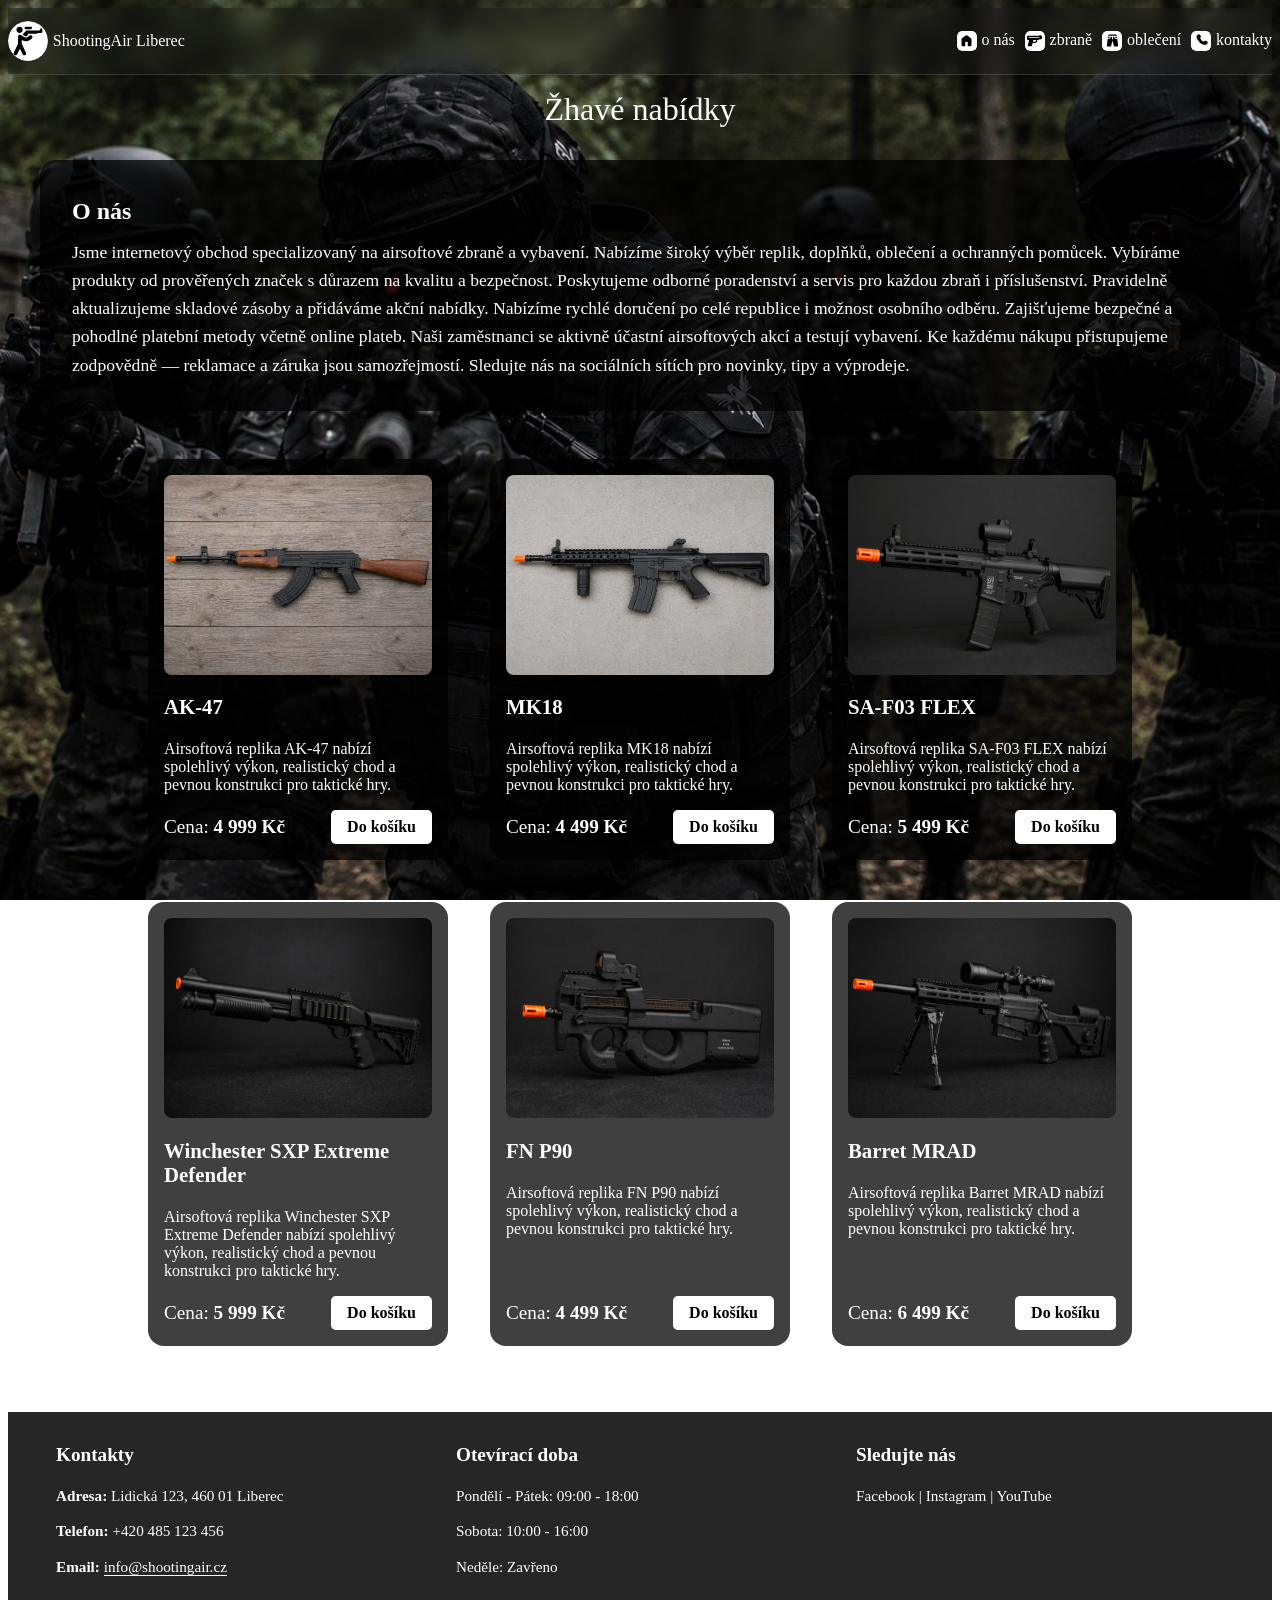
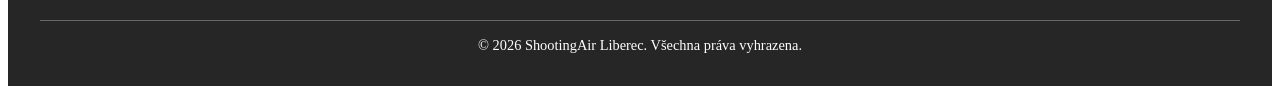
==== index.html @ 6a66673e "commit_moved_files" ====
<!DOCTYPE html>
<html lang="cs">

<head>
    <meta charset="UTF-8">
    <meta name="viewport" content="width=device-width, initial-scale=1.0">
    <link rel="normalize" href="./styles/normalize.css">
    <link rel="stylesheet" href="./styles/style.css">
    <title>ShopForAirsoft</title>
</head>

<body>
    <header class="header">
        <a class="company__logoname" href="#">
            <div class="header__company_logo">
            </div>
            <p class="company__name">
                ShootingAir Liberec
            </p>
        </a>
        <nav class="nav__icons">
            <li class="nav__item nav__item--home"><a class="icon__link" href="#">o nás</a></li>
            <li class="nav__item nav__item--weapons"><a class="icon__link" href="#">zbraně</a></li>
            <li class="nav__item nav__item--clothing"><a class="icon__link" href="#">oblečení</a></li>
            <li class="nav__item nav__item--contacts"><a class="icon__link" href="#">kontakty</a></li>
        </nav>
    </header>
    <main>
        <div class="weapon__carousel">
            <p class="weapon__headline">Žhavé nabídky</p>
        </div>
        <div class="about" aria-labelledby="about-heading">
            <h2 class="about__header" id="about-heading">O nás</h2>
            <p class="about__text">Jsme internetový obchod specializovaný na airsoftové zbraně a vybavení. Nabízíme široký výběr replik, doplňků, oblečení a ochranných pomůcek. Vybíráme produkty od prověřených značek s důrazem na kvalitu a bezpečnost. Poskytujeme odborné poradenství a servis pro každou zbraň i příslušenství. Pravidelně aktualizujeme skladové zásoby a přidáváme akční nabídky. Nabízíme rychlé doručení po celé republice i možnost osobního odběru. Zajišťujeme bezpečné a pohodlné platební metody včetně online plateb. Naši zaměstnanci se aktivně účastní airsoftových akcí a testují vybavení. Ke každému nákupu přistupujeme zodpovědně — reklamace a záruka jsou samozřejmostí. Sledujte nás na sociálních sítích pro novinky, tipy a výprodeje.</p>
        </div>
        <div class="card__gallery">
            <div class="weapon__card">
                <div class="card__header">
                    <img class="card__image" src="./images/AK_Airsoft.png" alt="AK-47 Airsoftová replika">
                </div>
                <div class="card__body">
                    <p class="card__label">AK-47</p>
                    <div class="card__description">
                        <p class="card__text">Airsoftová replika AK-47 nabízí spolehlivý výkon, realistický chod a pevnou konstrukci pro taktické hry.</p>
                    </div>
                </div>
                <div class="card__footer">
                    <p class="card__price">Cena: <strong>4 999 Kč</strong></p>
                    <a href="#" class="card__link">Do košíku</a>
                </div>
            </div>
            <div class="weapon__card">
                <div class="card__header">
                    <img class="card__image" src="./images/AR_Airsoft.png" alt="MK18 Airsoftová replika">
                </div>
                <div class="card__body">
                    <p class="card__label">MK18</p>
                    <div class="card__description">
                        <p class="card__text">Airsoftová replika MK18 nabízí spolehlivý výkon, realistický chod a pevnou konstrukci pro taktické hry.</p>
                    </div>
                </div>
                <div class="card__footer">
                    <p class="card__price">Cena: <strong>4 499 Kč</strong></p>
                    <a href="#" class="card__link">Do košíku</a>
                </div>
            </div>
            <div class="weapon__card">
                <div class="card__header">
                    <img class="card__image" src="./images/AR_Airsoft_BLAAAACCCKKK.png" alt="SA-F03 FLEX Airsoftová replika">
                </div>
                <div class="card__body">
                    <p class="card__label">SA-F03 FLEX</p>
                    <div class="card__description">
                        <p class="card__text">Airsoftová replika SA-F03 FLEX nabízí spolehlivý výkon, realistický chod a pevnou konstrukci pro taktické hry.</p>
                    </div>
                </div>
                <div class="card__footer">
                    <p class="card__price">Cena: <strong>5 499 Kč</strong></p>
                    <a href="#" class="card__link">Do košíku</a>
                </div>
            </div>
            <div class="weapon__card">
                <div class="card__header">
                    <img class="card__image" src="./images/brokovnice_Airsoft.png" alt="Winchester SXP Extreme Defender Airsoftová replika">
                </div>
                <div class="card__body">
                    <p class="card__label">Winchester SXP Extreme Defender</p>
                    <div class="card__description">
                        <p class="card__text">Airsoftová replika Winchester SXP Extreme Defender nabízí spolehlivý výkon, realistický chod a pevnou konstrukci pro taktické hry.</p>
                    </div>
                </div>
                <div class="card__footer">
                    <p class="card__price">Cena: <strong>5 999 Kč</strong></p>
                    <a href="#" class="card__link">Do košíku</a>
                </div>
            </div>
            <div class="weapon__card">
                <div class="card__header">
                    <img class="card__image" src="./images/PPNINETY.png" alt="FN P90 Airsoftová replika">
                </div>
                <div class="card__body">
                    <p class="card__label">FN P90</p>
                    <div class="card__description">
                        <p class="card__text">Airsoftová replika FN P90 nabízí spolehlivý výkon, realistický chod a pevnou konstrukci pro taktické hry.</p>
                    </div>
                </div>
                <div class="card__footer">
                    <p class="card__price">Cena: <strong>4 499 Kč</strong></p>
                    <a href="#" class="card__link">Do košíku</a>
                </div>
            </div>
            <div class="weapon__card">
                <div class="card__header">
                    <img class="card__image" src="./images/Sniper_Airsoft.png" alt="Barret MRAD Airsoftová replika">
                </div>
                <div class="card__body">
                    <p class="card__label">Barret MRAD</p>
                    <div class="card__description">
                        <p class="card__text">Airsoftová replika Barret MRAD nabízí spolehlivý výkon, realistický chod a pevnou konstrukci pro taktické hry.</p>
                    </div>
                </div>
                <div class="card__footer">
                    <p class="card__price">Cena: <strong>6 499 Kč</strong></p>
                    <a href="#" class="card__link">Do košíku</a>
                </div>
            </div>
        </div>
    </main>
    <footer class="footer">
        <div class="footer__content">
            <div class="footer__section">
                <h3 class="footer__heading">Kontakty</h3>
                <p class="footer__text"><strong>Adresa:</strong> Lidická 123, 460 01 Liberec</p>
                <p class="footer__text"><strong>Telefon:</strong> +420 485 123 456</p>
                <p class="footer__text"><strong>Email:</strong> <a href="mailto:info@shootingair.cz" class="footer__link">info@shootingair.cz</a></p>
            </div>
            <div class="footer__section">
                <h3 class="footer__heading">Otevírací doba</h3>
                <p class="footer__text">Pondělí - Pátek: 09:00 - 18:00</p>
                <p class="footer__text">Sobota: 10:00 - 16:00</p>
                <p class="footer__text">Neděle: Zavřeno</p>
            </div>
            <div class="footer__section">
                <h3 class="footer__heading">Sledujte nás</h3>
                <p class="footer__text">Facebook | Instagram | YouTube</p>
            </div>
        </div>
        <div class="footer__bottom">
            <p class="footer__copyright">&copy; 2026 ShootingAir Liberec. Všechna práva vyhrazena.</p>
        </div>
    </footer>
</body>

</html>
---- styles/style.css ----
html{
    color: white;
    font-family:Cambria, Cochin, Georgia, Times, 'Times New Roman', serif;
}

body{
    background-image: url(../images/Soldiers.jpg);
    background-repeat: no-repeat;
    background-size: cover;
    background-attachment: fixed;
    background-position: center;
}

p{
    display: inline-block;
    padding: 0;
    margin: 0;
}

.header{
    display: flex;
    justify-content: space-between;
    align-items: center;
    position: sticky;
    top: 0;
    left: 0;
    right: 0;
    width: 100%;
    padding: 0.8rem 0;
    background-color: rgba(20, 20, 20, 0.4);
    backdrop-filter: blur(10px);
    -webkit-backdrop-filter: blur(10px);
    border-bottom: 1px solid rgba(255, 255, 255, 0.14);
    box-shadow: 0 10px 30px rgba(0, 0, 0, 0.3);
    box-sizing: border-box;
}

.company__logoname{
    display: flex;
    padding: 0;
    margin: 0;
    text-decoration: none;
    color: white;;
}

.header__company_logo{
    display: block;
    flex-shrink: 0;
    aspect-ratio: 1/1;
    height: 40px;
    box-sizing: border-box;
    border-radius: 100%;
    overflow: hidden;
    background-color: white;
    background-image: url(../images/favicon_shooter.svg);
    background-size: 76%;
    background-position: center;
    background-repeat: no-repeat;
    background-clip: padding-box;
    background-origin: padding-box;
    border: hidden 10px;
}

.company__name{
    display: inline-block;
    text-decoration: none;
    align-content: center;
    padding: 0em 0em 0em 0.3em;
}

.nav__icons{
    display: flex;
    flex-wrap: wrap;
    gap: 10px;
    justify-content: flex-start;
    align-items: center;
    margin-left: 1.5em;
}

.nav__item{
   list-style-type: none;
   display: flex;
}

.nav__item::before{
    content: "";
    display: block;
    width: 20px;
    height: 20px;
    box-sizing: border-box;
    border-radius: 0.3em ;
    overflow: hidden;
    background-size: 76%;
    background-position: center;
    background-color: white;
    background-repeat: no-repeat;
    background-clip: padding-box;
    background-origin: padding-box;
    border: hidden 10px;
}

.nav__item--home::before{
    background-image: url(../images/favicon_home.svg);
}

.nav__item--weapons::before{
    background-image: url(../images/favicon_gun.svg);
}

.nav__item--clothing::before{
    background-image: url(../images/favicon_pants.svg);
}

.nav__item--contacts::before{
    background-image: url(../images/favicon_phone.svg);
}

.icon__link{
    display: inline-block;
    text-decoration: none;
    color: white;
    padding: 0em 0em 0em 0.3em;
}

.weapon__headline{
    display: block;
    text-align: center;
    font-size: 2em;
    margin: 0.5em 0;
}

.about{
    padding: 2rem;
    max-width: 1950px;
    margin: 2rem 2rem;
    background-color: rgba(0, 0, 0, 0.75);
    border-radius: 1rem;
    line-height: 1.6;
    justify-self: center;
}

.about__header{
    margin-top: 0;
    margin-bottom: 0.5rem;
    font-size: 1.5rem;
    justify-self: center;
}

.about__text{
    font-size: 1.1rem;
}

.card__gallery{
    display: flex;
    flex-wrap: wrap;
    justify-content: center;
    gap: 10px;
}

.weapon__card{
    display: flex;
    flex-direction: column;
    width: 300px;
    max-height: 600px;
    margin: 1rem;
    background-color: rgba(0, 0, 0, 0.75);
    border-radius: 1rem;
    padding: 1rem;
    box-sizing: border-box;
}

.card__header{
    width: 100%;
    height: 200px;
}

.card__image{
    display: block;
    width: 100%;
    height: 100%;
    border-radius: 0.5rem;
    margin-bottom: 0.5rem;
}

.weapon__image{
    display: block;
    width: 100%;
    height: 100%;
    border-radius: 0.5rem;
    margin-bottom: 0.5rem;
}

.card__label{
    font-size: 1.3em;
    font-weight: bold;
    margin: 1em 0;
}

.card__description{
    font-size: 1em;
    margin-bottom: 1em;
}

.card__footer{
    display: flex;
    align-items: center;
    justify-content: space-between;
    gap: 1rem;
    margin-top: auto;
}

.card__price{
    font-size: 1.2em;
    padding: 0;
    margin: 0;
}

.card__link{
    display: inline-block;
    background-color: white;
    color: black;
    text-decoration: none;
    border-radius: 0.3em;
    font-weight: bold;
    padding: 0.5rem 1rem;
    margin-left: auto;

}

.footer{
    background-color: rgba(0, 0, 0, 0.85);
    color: white;
    padding: 2rem;
    margin-top: 3rem;
    border-top: 2px solid white;
}

.footer__content{
    display: flex;
    flex-wrap: wrap;
    justify-content: space-around;
    width: 100%;
    margin: 0;
    gap: 2rem;
    padding: 0 1rem;
    box-sizing: border-box;
}

.footer__section{
    flex: 1;
    min-width: 250px;
}

.footer__heading{
    font-size: 1.2em;
    font-weight: bold;
    margin-bottom: 1rem;
    margin-top: 0;
}

.footer__text{
    font-size: 0.95em;
    line-height: 1.8;
    margin: 0.5rem 0;
    display: block;
}

.footer__link{
    color: white;
    text-decoration: none;
    border-bottom: 1px solid white;
}

.footer__link:hover{
    color: #ccc;
}

.footer__bottom{
    text-align: center;
    margin-top: 2rem;
    padding-top: 1rem;
    border-top: 1px solid rgba(255, 255, 255, 0.3);
}

.footer__copyright{
    font-size: 0.9em;
    display: block;
    margin: 0;
}
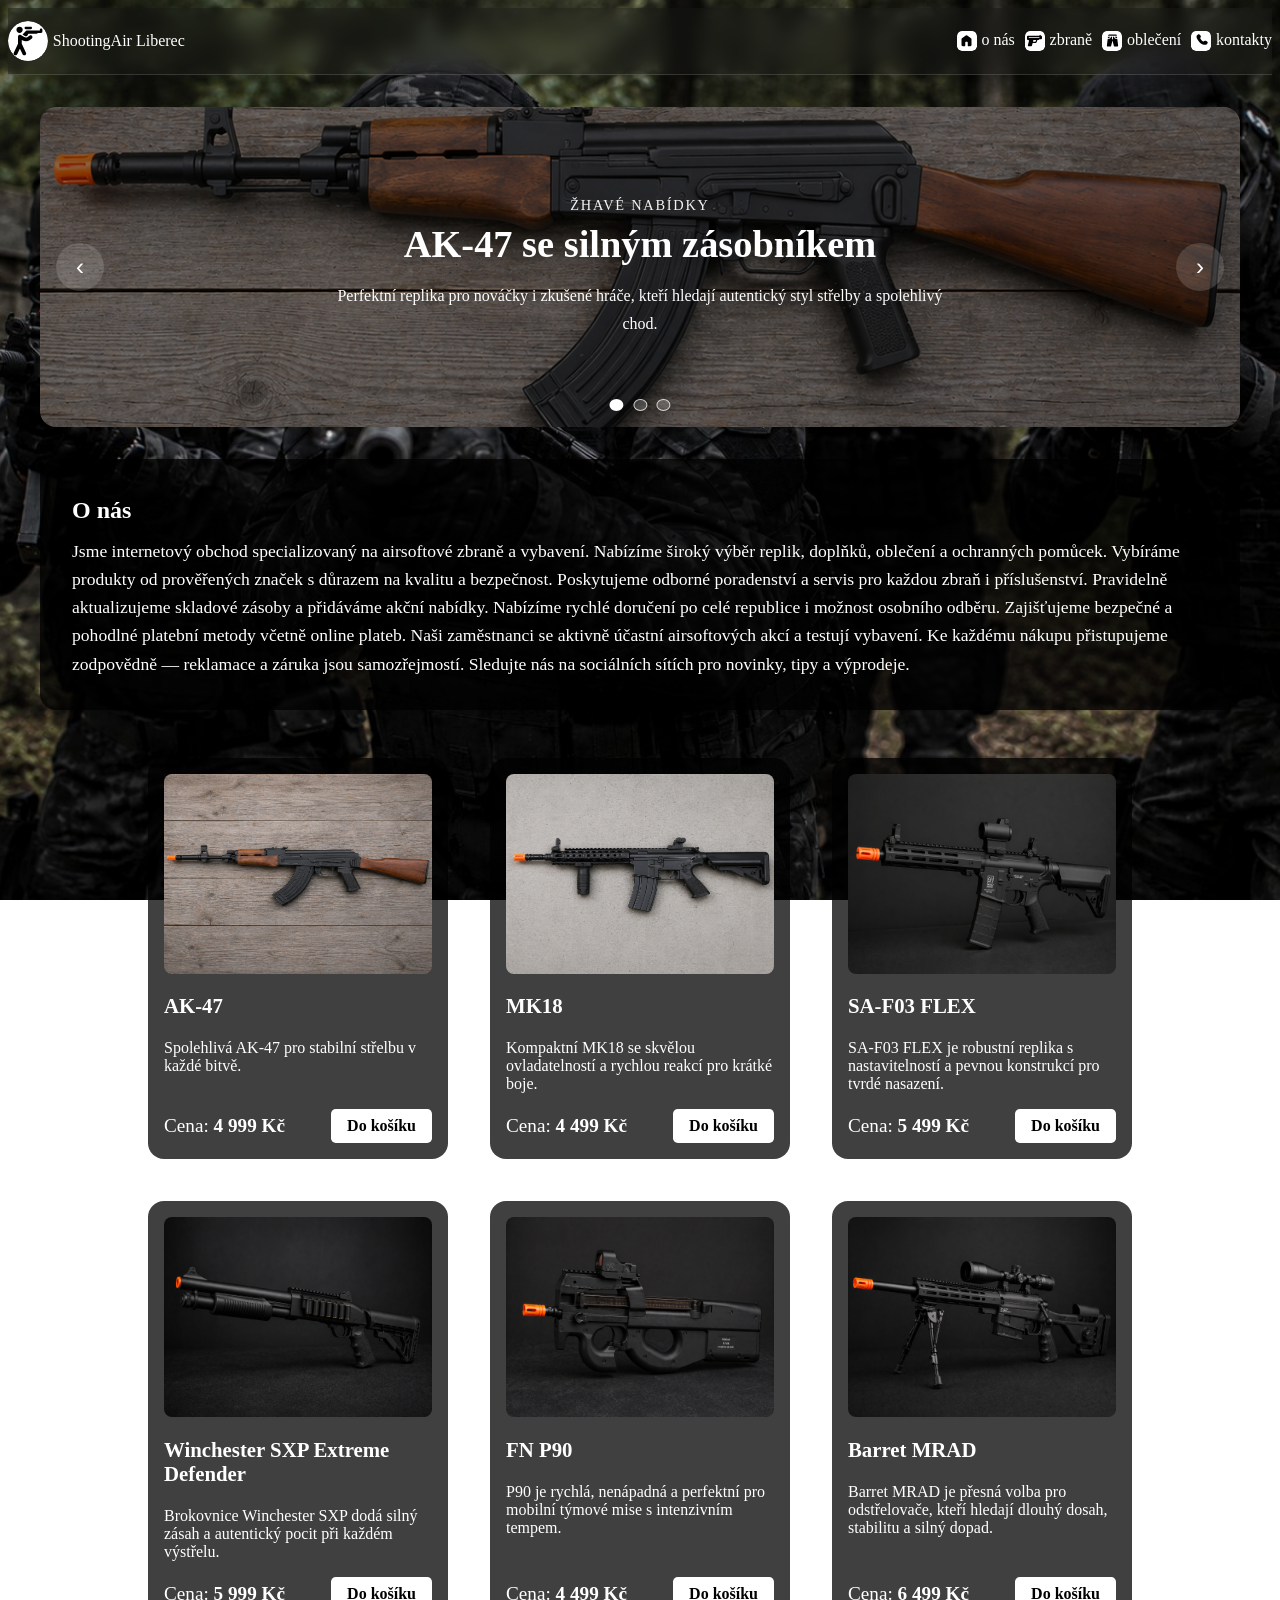
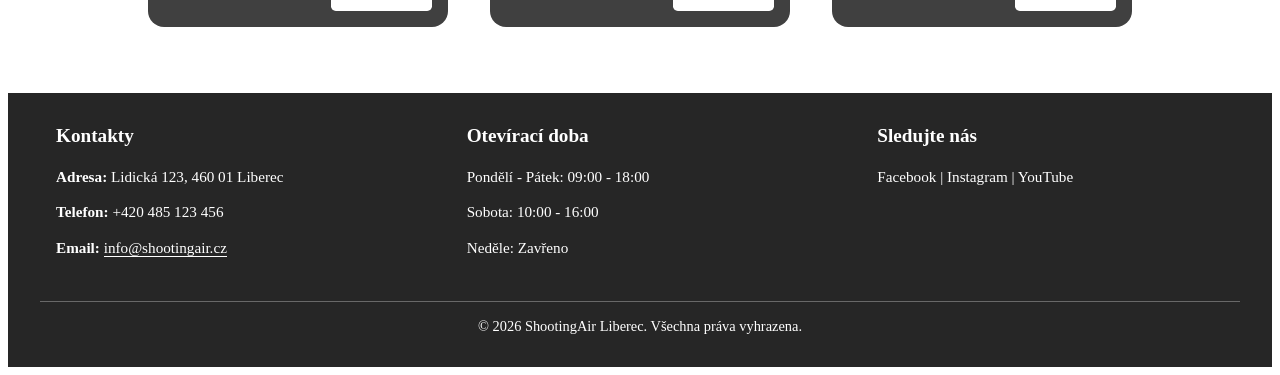
==== commit 7b86d522: "commit_almost_almost_final" ====
--- a/index.html
+++ b/index.html
@@ -19,17 +19,46 @@
             </p>
         </a>
         <nav class="nav__icons">
-            <li class="nav__item nav__item--home"><a class="icon__link" href="#">o nás</a></li>
-            <li class="nav__item nav__item--weapons"><a class="icon__link" href="#">zbraně</a></li>
-            <li class="nav__item nav__item--clothing"><a class="icon__link" href="#">oblečení</a></li>
-            <li class="nav__item nav__item--contacts"><a class="icon__link" href="#">kontakty</a></li>
+            <li class="nav__item nav__item--home"><a class="icon__link" href="#about">o nás</a></li>
+            <li class="nav__item nav__item--weapons"><a class="icon__link" href="./weapons.html">zbraně</a></li>
+            <li class="nav__item nav__item--clothing"><a class="icon__link" href="./clothing.html">oblečení</a></li>
+            <li class="nav__item nav__item--contacts"><a class="icon__link" href="#contacts">kontakty</a></li>
         </nav>
     </header>
     <main>
         <div class="weapon__carousel">
-            <p class="weapon__headline">Žhavé nabídky</p>
+            <div class="carousel__slides">
+                <article class="carousel__slide active">
+                    <div class="carousel__slide-content">
+                        <p class="carousel__eyebrow">Žhavé nabídky</p>
+                        <h2 class="carousel__title">AK-47 se silným zásobníkem</h2>
+                        <p class="carousel__text">Perfektní replika pro nováčky i zkušené hráče, kteří hledají autentický styl střelby a spolehlivý chod.</p>
+                    </div>
+                </article>
+                <article class="carousel__slide">
+                    <div class="carousel__slide-content">
+                        <p class="carousel__eyebrow">Výprodej</p>
+                        <h2 class="carousel__title">MK18 - lehká a přesná</h2>
+                        <p class="carousel__text">Kompaktní puška s hladkým spouštěním, rychlou kontrolou a moderním designem pro dynamické airsoftové operace.</p>
+                    </div>
+                </article>
+                <article class="carousel__slide">
+                    <div class="carousel__slide-content">
+                        <p class="carousel__eyebrow">Nejlepší cena</p>
+                        <h2 class="carousel__title">Barret MRAD pro dlouhý dosah</h2>
+                        <p class="carousel__text">Samonabíjecí odstřelovač, který vyniká stabilitou a přesností na velké vzdálenosti. Ideální pro náročné hráče, kteří chtějí dominovat na hřišti.</p>
+                    </div>
+                </article>
+            </div>
+            <button class="carousel__button carousel__button--prev" type="button" aria-label="Předchozí">‹</button>
+            <button class="carousel__button carousel__button--next" type="button" aria-label="Další">›</button>
+            <div class="carousel__indicators">
+                <button class="carousel__indicator active" type="button" aria-label="Slide 1"></button>
+                <button class="carousel__indicator" type="button" aria-label="Slide 2"></button>
+                <button class="carousel__indicator" type="button" aria-label="Slide 3"></button>
+            </div>
         </div>
-        <div class="about" aria-labelledby="about-heading">
+        <div class="about" id="about">
             <h2 class="about__header" id="about-heading">O nás</h2>
             <p class="about__text">Jsme internetový obchod specializovaný na airsoftové zbraně a vybavení. Nabízíme široký výběr replik, doplňků, oblečení a ochranných pomůcek. Vybíráme produkty od prověřených značek s důrazem na kvalitu a bezpečnost. Poskytujeme odborné poradenství a servis pro každou zbraň i příslušenství. Pravidelně aktualizujeme skladové zásoby a přidáváme akční nabídky. Nabízíme rychlé doručení po celé republice i možnost osobního odběru. Zajišťujeme bezpečné a pohodlné platební metody včetně online plateb. Naši zaměstnanci se aktivně účastní airsoftových akcí a testují vybavení. Ke každému nákupu přistupujeme zodpovědně — reklamace a záruka jsou samozřejmostí. Sledujte nás na sociálních sítích pro novinky, tipy a výprodeje.</p>
         </div>
@@ -41,7 +70,7 @@
                 <div class="card__body">
                     <p class="card__label">AK-47</p>
                     <div class="card__description">
-                        <p class="card__text">Airsoftová replika AK-47 nabízí spolehlivý výkon, realistický chod a pevnou konstrukci pro taktické hry.</p>
+                        <p class="card__text">Spolehlivá AK-47 pro stabilní střelbu v každé bitvě.</p>
                     </div>
                 </div>
                 <div class="card__footer">
@@ -56,7 +85,7 @@
                 <div class="card__body">
                     <p class="card__label">MK18</p>
                     <div class="card__description">
-                        <p class="card__text">Airsoftová replika MK18 nabízí spolehlivý výkon, realistický chod a pevnou konstrukci pro taktické hry.</p>
+                        <p class="card__text">Kompaktní MK18 se skvělou ovladatelností a rychlou reakcí pro krátké boje.</p>
                     </div>
                 </div>
                 <div class="card__footer">
@@ -71,7 +100,7 @@
                 <div class="card__body">
                     <p class="card__label">SA-F03 FLEX</p>
                     <div class="card__description">
-                        <p class="card__text">Airsoftová replika SA-F03 FLEX nabízí spolehlivý výkon, realistický chod a pevnou konstrukci pro taktické hry.</p>
+                        <p class="card__text">SA-F03 FLEX je robustní replika s nastavitelností a pevnou konstrukcí pro tvrdé nasazení.</p>
                     </div>
                 </div>
                 <div class="card__footer">
@@ -86,7 +115,7 @@
                 <div class="card__body">
                     <p class="card__label">Winchester SXP Extreme Defender</p>
                     <div class="card__description">
-                        <p class="card__text">Airsoftová replika Winchester SXP Extreme Defender nabízí spolehlivý výkon, realistický chod a pevnou konstrukci pro taktické hry.</p>
+                        <p class="card__text">Brokovnice Winchester SXP dodá silný zásah a autentický pocit při každém výstřelu.</p>
                     </div>
                 </div>
                 <div class="card__footer">
@@ -101,7 +130,7 @@
                 <div class="card__body">
                     <p class="card__label">FN P90</p>
                     <div class="card__description">
-                        <p class="card__text">Airsoftová replika FN P90 nabízí spolehlivý výkon, realistický chod a pevnou konstrukci pro taktické hry.</p>
+                        <p class="card__text">P90 je rychlá, nenápadná a perfektní pro mobilní týmové mise s intenzivním tempem.</p>
                     </div>
                 </div>
                 <div class="card__footer">
@@ -116,7 +145,7 @@
                 <div class="card__body">
                     <p class="card__label">Barret MRAD</p>
                     <div class="card__description">
-                        <p class="card__text">Airsoftová replika Barret MRAD nabízí spolehlivý výkon, realistický chod a pevnou konstrukci pro taktické hry.</p>
+                        <p class="card__text">Barret MRAD je přesná volba pro odstřelovače, kteří hledají dlouhý dosah, stabilitu a silný dopad.</p>
                     </div>
                 </div>
                 <div class="card__footer">
@@ -126,7 +155,8 @@
             </div>
         </div>
     </main>
-    <footer class="footer">
+    <script src="./carousel.js"></script>
+    <footer class="footer" id="contacts">
         <div class="footer__content">
             <div class="footer__section">
                 <h3 class="footer__heading">Kontakty</h3>
--- a/styles/style.css
+++ b/styles/style.css
@@ -129,6 +129,137 @@
     margin: 0.5em 0;
 }
 
+.weapon__carousel{
+    position: relative;
+    overflow: hidden;
+    max-width: 1200px;
+    margin: 2rem auto;
+    border-radius: 1rem;
+    min-height: 320px;
+    background-color: rgba(0, 0, 0, 0.65);
+}
+
+.carousel__slides{
+    position: relative;
+    width: 100%;
+    min-height: 320px;
+}
+
+.carousel__slide{
+    position: absolute;
+    inset: 0;
+    display: flex;
+    align-items: center;
+    justify-content: center;
+    text-align: center;
+    opacity: 0;
+    transform: scale(0.98);
+    transition: opacity 0.5s ease, transform 0.5s ease;
+    padding: 2rem;
+    box-sizing: border-box;
+}
+
+.carousel__slide.active{
+    opacity: 1;
+    transform: scale(1);
+}
+
+.carousel__slide::before{
+    content: "";
+    position: absolute;
+    inset: 0;
+    background-size: cover;
+    background-position: center;
+    filter: brightness(0.55);
+    z-index: 0;
+}
+
+.carousel__slide:nth-child(1)::before{background-image: url(../images/AK_Airsoft.png);}
+.carousel__slide:nth-child(2)::before{background-image: url(../images/AR_Airsoft.png);}
+.carousel__slide:nth-child(3)::before{background-image: url(../images/Sniper_Airsoft.png);}
+
+.carousel__slide-content{
+    position: relative;
+    z-index: 1;
+    max-width: 900px;
+    margin: 0 auto;
+    color: white;
+}
+
+.carousel__eyebrow{
+    margin: 0 0 0.5rem;
+    color: #f3f3f3;
+    letter-spacing: 0.12em;
+    text-transform: uppercase;
+    font-size: 0.9rem;
+}
+
+.carousel__title{
+    margin: 0;
+    font-size: clamp(2rem, 3vw, 3.2rem);
+}
+
+.carousel__text{
+    margin: 1rem auto 0;
+    font-size: 1rem;
+    line-height: 1.7;
+    max-width: 640px;
+}
+
+.carousel__button{
+    position: absolute;
+    top: 50%;
+    transform: translateY(-50%);
+    border: none;
+    background: rgba(255, 255, 255, 0.14);
+    color: white;
+    width: 48px;
+    height: 48px;
+    border-radius: 50%;
+    cursor: pointer;
+    display: grid;
+    place-items: center;
+    font-size: 1.5rem;
+    transition: background 0.2s ease, transform 0.2s ease;
+    z-index: 2;
+}
+
+.carousel__button:hover{
+    background: rgba(255, 255, 255, 0.28);
+    transform: translateY(-50%) scale(1.05);
+}
+
+.carousel__button--prev{left: 1rem;}
+.carousel__button--next{right: 1rem;}
+
+.carousel__indicators{
+    position: absolute;
+    left: 50%;
+    bottom: 1rem;
+    transform: translateX(-50%);
+    display: flex;
+    gap: 0.6rem;
+    z-index: 2;
+}
+
+.carousel__indicator{
+    width: 12px;
+    height: 12px;
+    border-radius: 50%;
+    border: 1px solid rgba(255,255,255,0.75);
+    background: rgba(255,255,255,0.2);
+    cursor: pointer;
+}
+
+.carousel__indicator.active{
+    background: white;
+}
+
+@media (max-width: 768px){
+    .weapon__carousel{min-height: 260px;}
+    .carousel__button{width: 40px; height: 40px;}
+}
+
 .about{
     padding: 2rem;
     max-width: 1950px;
@@ -175,14 +306,6 @@
 }
 
 .card__image{
-    display: block;
-    width: 100%;
-    height: 100%;
-    border-radius: 0.5rem;
-    margin-bottom: 0.5rem;
-}
-
-.weapon__image{
     display: block;
     width: 100%;
     height: 100%;
@@ -224,7 +347,14 @@
     font-weight: bold;
     padding: 0.5rem 1rem;
     margin-left: auto;
-
+    transition: transform 0.2s ease, background-color 0.2s ease, color 0.2s ease, box-shadow 0.2s ease;
+}
+
+.card__link:hover{
+    background-color: #f1f1f1;
+    color: #111;
+    transform: translateY(-2px);
+    box-shadow: 0 10px 20px rgba(0, 0, 0, 0.25);
 }
 
 .footer{
@@ -243,7 +373,6 @@
     margin: 0;
     gap: 2rem;
     padding: 0 1rem;
-    box-sizing: border-box;
 }
 
 .footer__section{
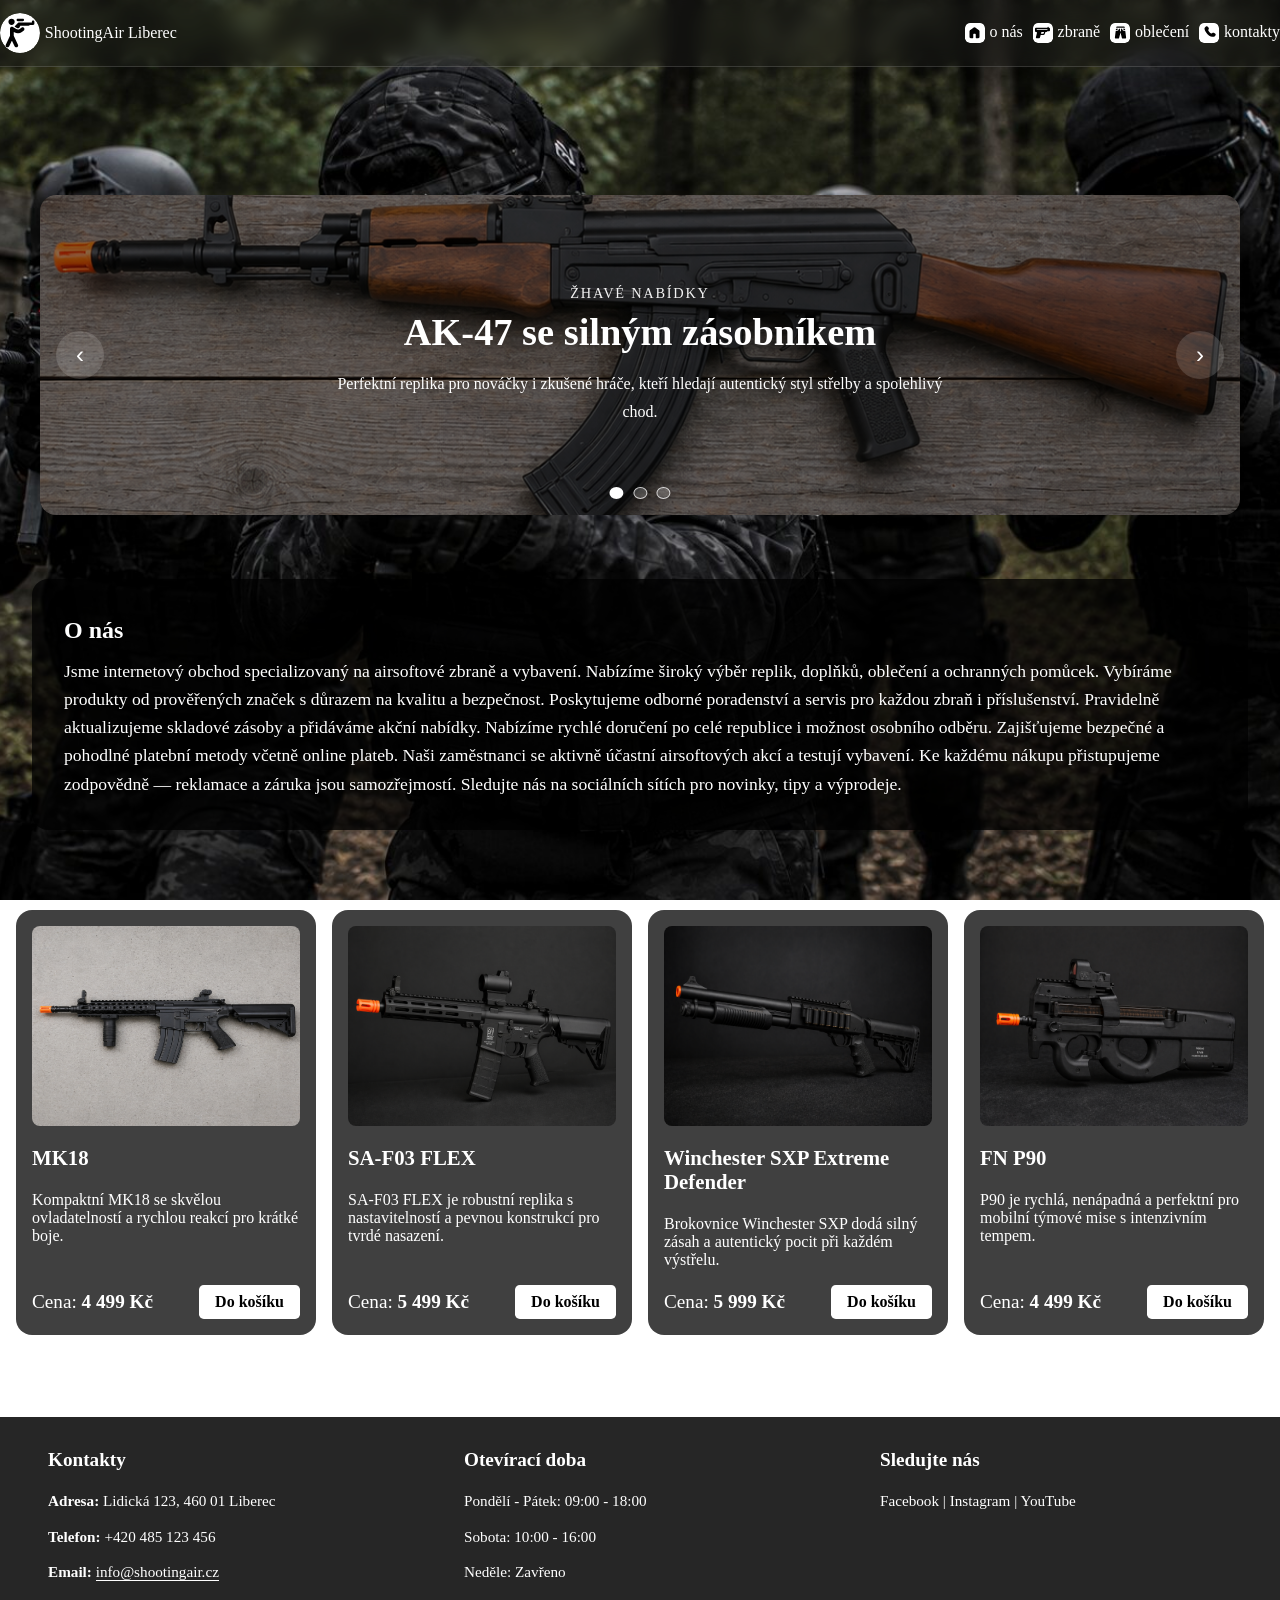
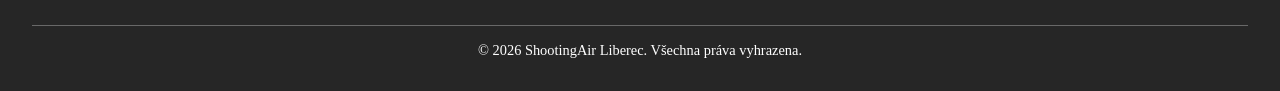
==== commit 79ece52c: "commit_maybe_final" ====
--- a/index.html
+++ b/index.html
@@ -155,7 +155,7 @@
             </div>
         </div>
     </main>
-    <script src="./carousel.js"></script>
+    <script src="./slider.js"></script>
     <footer class="footer" id="contacts">
         <div class="footer__content">
             <div class="footer__section">
--- a/styles/style.css
+++ b/styles/style.css
@@ -1,14 +1,29 @@
+:root{
+    --site-header-height: 64px;
+}
+
 html{
+    height: 100%;
     color: white;
     font-family:Cambria, Cochin, Georgia, Times, 'Times New Roman', serif;
 }
 
 body{
+    margin: 0;
+    min-height: 100vh;
+    display: flex;
+    flex-direction: column;
     background-image: url(../images/Soldiers.jpg);
     background-repeat: no-repeat;
     background-size: cover;
     background-attachment: fixed;
     background-position: center;
+}
+
+main{
+    flex: 1 1 auto;
+    padding-top: var(--site-header-height);
+    box-sizing: border-box;
 }
 
 p{
@@ -27,12 +42,14 @@
     right: 0;
     width: 100%;
     padding: 0.8rem 0;
+    min-height: var(--site-header-height);
     background-color: rgba(20, 20, 20, 0.4);
     backdrop-filter: blur(10px);
     -webkit-backdrop-filter: blur(10px);
     border-bottom: 1px solid rgba(255, 255, 255, 0.14);
     box-shadow: 0 10px 30px rgba(0, 0, 0, 0.3);
     box-sizing: border-box;
+    z-index: 999;
 }
 
 .company__logoname{
@@ -133,7 +150,7 @@
     position: relative;
     overflow: hidden;
     max-width: 1200px;
-    margin: 2rem auto;
+    margin: var(--site-header-height) auto var(--site-header-height);
     border-radius: 1rem;
     min-height: 320px;
     background-color: rgba(0, 0, 0, 0.65);
@@ -263,11 +280,12 @@
 .about{
     padding: 2rem;
     max-width: 1950px;
-    margin: 2rem 2rem;
+    margin: var(--site-header-height) 2rem;
     background-color: rgba(0, 0, 0, 0.75);
     border-radius: 1rem;
     line-height: 1.6;
     justify-self: center;
+    scroll-margin-top: var(--site-header-height);
 }
 
 .about__header{
@@ -283,9 +301,44 @@
 
 .card__gallery{
     display: flex;
-    flex-wrap: wrap;
-    justify-content: center;
-    gap: 10px;
+    flex-wrap: nowrap;
+    overflow-x: auto;
+    -webkit-overflow-scrolling: touch;
+    gap: 1rem;
+    padding: 1rem;
+    scroll-behavior: smooth;
+    margin-top: var(--site-header-height);
+    margin-bottom: var(--site-header-height);
+}
+
+/* Themed scrollbar for card galleries */
+.card__gallery::-webkit-scrollbar{
+    height: 12px;
+}
+.card__gallery::-webkit-scrollbar-track{
+    background: rgba(255,255,255,0.03);
+    border-radius: 8px;
+}
+.card__gallery::-webkit-scrollbar-thumb{
+    background: linear-gradient(90deg, rgba(255,255,255,0.08), rgba(255,255,255,0.18));
+    border-radius: 8px;
+    border: 2px solid rgba(0,0,0,0.1);
+}
+
+/* Firefox */
+.card__gallery{
+    scrollbar-color: rgba(255,255,255,0.18) rgba(255,255,255,0.03);
+    scrollbar-width: thin;
+}
+
+@media (min-width: 900px){
+    .card__gallery{
+        justify-content: center;
+        max-width: 1200px;
+        margin: var(--site-header-height) auto;
+        padding-left: 2rem;
+        padding-right: 2rem;
+    }
 }
 
 .weapon__card{
@@ -293,7 +346,8 @@
     flex-direction: column;
     width: 300px;
     max-height: 600px;
-    margin: 1rem;
+    margin: 0;
+    flex: 0 0 300px;
     background-color: rgba(0, 0, 0, 0.75);
     border-radius: 1rem;
     padding: 1rem;
@@ -361,7 +415,7 @@
     background-color: rgba(0, 0, 0, 0.85);
     color: white;
     padding: 2rem;
-    margin-top: 3rem;
+    margin-top: 0;
     border-top: 2px solid white;
 }
 
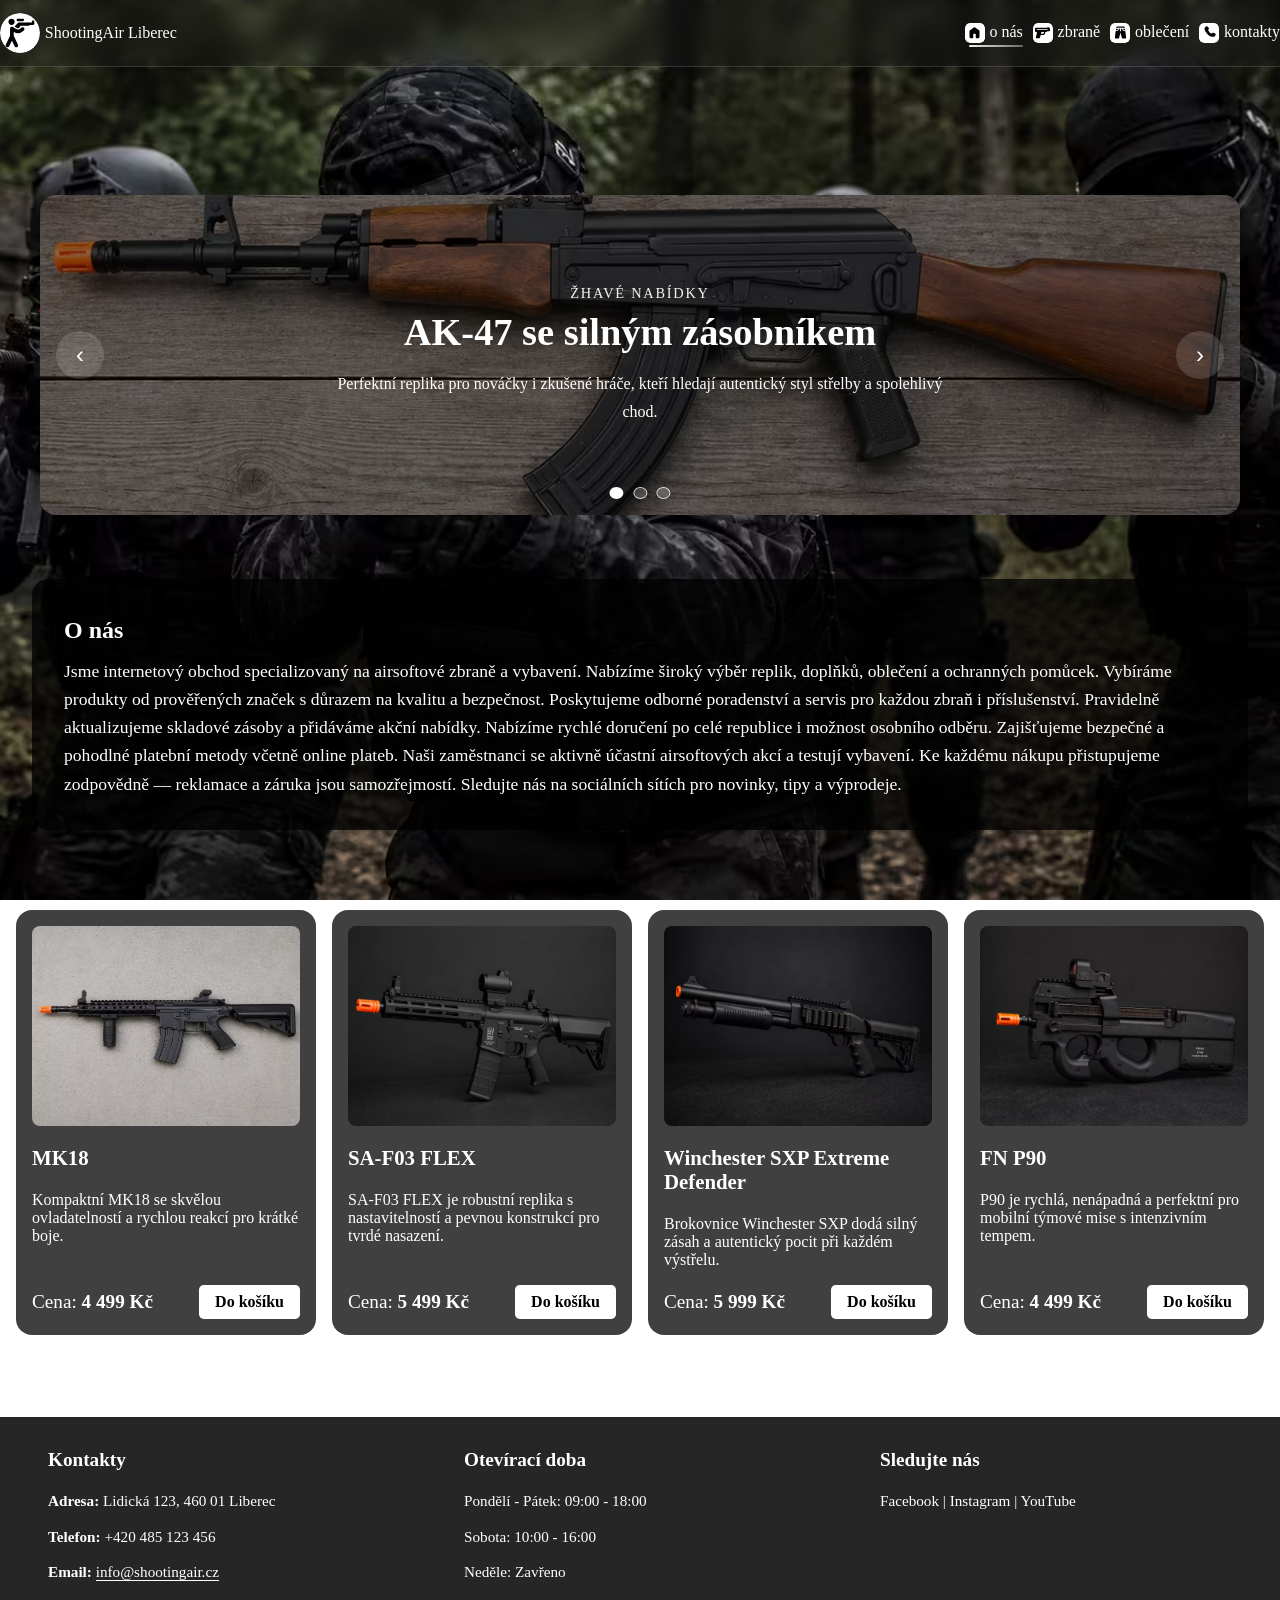
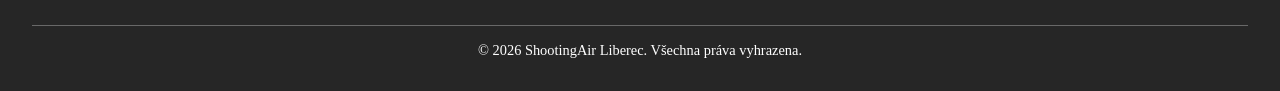
==== commit 58fd1065: "commit_final_png_to_avif" ====
--- a/index.html
+++ b/index.html
@@ -65,7 +65,7 @@
         <div class="card__gallery">
             <div class="weapon__card">
                 <div class="card__header">
-                    <img class="card__image" src="./images/AK_Airsoft.png" alt="AK-47 Airsoftová replika">
+                    <img class="card__image" src="./images/AK_Airsoft.avif" alt="AK-47 Airsoftová replika">
                 </div>
                 <div class="card__body">
                     <p class="card__label">AK-47</p>
@@ -80,7 +80,7 @@
             </div>
             <div class="weapon__card">
                 <div class="card__header">
-                    <img class="card__image" src="./images/AR_Airsoft.png" alt="MK18 Airsoftová replika">
+                    <img class="card__image" src="./images/AR_Airsoft.avif" alt="MK18 Airsoftová replika">
                 </div>
                 <div class="card__body">
                     <p class="card__label">MK18</p>
@@ -95,7 +95,7 @@
             </div>
             <div class="weapon__card">
                 <div class="card__header">
-                    <img class="card__image" src="./images/AR_Airsoft_BLAAAACCCKKK.png" alt="SA-F03 FLEX Airsoftová replika">
+                    <img class="card__image" src="./images/AR_Airsoft_BLAAAACCCKKK.avif" alt="SA-F03 FLEX Airsoftová replika">
                 </div>
                 <div class="card__body">
                     <p class="card__label">SA-F03 FLEX</p>
@@ -110,7 +110,7 @@
             </div>
             <div class="weapon__card">
                 <div class="card__header">
-                    <img class="card__image" src="./images/brokovnice_Airsoft.png" alt="Winchester SXP Extreme Defender Airsoftová replika">
+                    <img class="card__image" src="./images/brokovnice_Airsoft.avif" alt="Winchester SXP Extreme Defender Airsoftová replika">
                 </div>
                 <div class="card__body">
                     <p class="card__label">Winchester SXP Extreme Defender</p>
@@ -125,7 +125,7 @@
             </div>
             <div class="weapon__card">
                 <div class="card__header">
-                    <img class="card__image" src="./images/PPNINETY.png" alt="FN P90 Airsoftová replika">
+                    <img class="card__image" src="./images/PPNINETY.avif" alt="FN P90 Airsoftová replika">
                 </div>
                 <div class="card__body">
                     <p class="card__label">FN P90</p>
@@ -140,7 +140,7 @@
             </div>
             <div class="weapon__card">
                 <div class="card__header">
-                    <img class="card__image" src="./images/Sniper_Airsoft.png" alt="Barret MRAD Airsoftová replika">
+                    <img class="card__image" src="./images/Sniper_Airsoft.avif" alt="Barret MRAD Airsoftová replika">
                 </div>
                 <div class="card__body">
                     <p class="card__label">Barret MRAD</p>
--- a/styles/style.css
+++ b/styles/style.css
@@ -13,7 +13,7 @@
     min-height: 100vh;
     display: flex;
     flex-direction: column;
-    background-image: url(../images/Soldiers.jpg);
+    background-image: url(../images/Soldiers.avif);
     background-repeat: no-repeat;
     background-size: cover;
     background-attachment: fixed;
@@ -97,6 +97,34 @@
 .nav__item{
    list-style-type: none;
    display: flex;
+   position: relative;
+}
+
+.nav__item::after{
+    content: "";
+    position: absolute;
+    left: 0.3em;
+    right: 0;
+    bottom: -4px;
+    height: 2px;
+    border-radius: 999px;
+    background: linear-gradient(90deg, rgba(255,255,255,0.95), rgba(255,255,255,0.35));
+    transform: scaleX(0);
+    transform-origin: left;
+    opacity: 0;
+    transition: transform 0.35s ease, opacity 0.35s ease;
+}
+
+.nav__item--active::after,
+.nav__item:hover::after{
+    transform: scaleX(1);
+    opacity: 1;
+}
+
+.nav__item--active .icon__link,
+.nav__item:hover .icon__link{
+    color: #fff;
+    text-shadow: 0 0 10px rgba(255,255,255,0.18);
 }
 
 .nav__item::before{
@@ -137,6 +165,7 @@
     text-decoration: none;
     color: white;
     padding: 0em 0em 0em 0.3em;
+    transition: color 0.25s ease, text-shadow 0.25s ease;
 }
 
 .weapon__headline{
@@ -191,9 +220,9 @@
     z-index: 0;
 }
 
-.carousel__slide:nth-child(1)::before{background-image: url(../images/AK_Airsoft.png);}
-.carousel__slide:nth-child(2)::before{background-image: url(../images/AR_Airsoft.png);}
-.carousel__slide:nth-child(3)::before{background-image: url(../images/Sniper_Airsoft.png);}
+.carousel__slide:nth-child(1)::before{background-image: url(../images/AK_Airsoft.avif);}
+.carousel__slide:nth-child(2)::before{background-image: url(../images/AR_Airsoft.avif);}
+.carousel__slide:nth-child(3)::before{background-image: url(../images/Sniper_Airsoft.avif);}
 
 .carousel__slide-content{
     position: relative;
@@ -284,7 +313,6 @@
     background-color: rgba(0, 0, 0, 0.75);
     border-radius: 1rem;
     line-height: 1.6;
-    justify-self: center;
     scroll-margin-top: var(--site-header-height);
 }
 
@@ -292,7 +320,6 @@
     margin-top: 0;
     margin-bottom: 0.5rem;
     font-size: 1.5rem;
-    justify-self: center;
 }
 
 .about__text{
